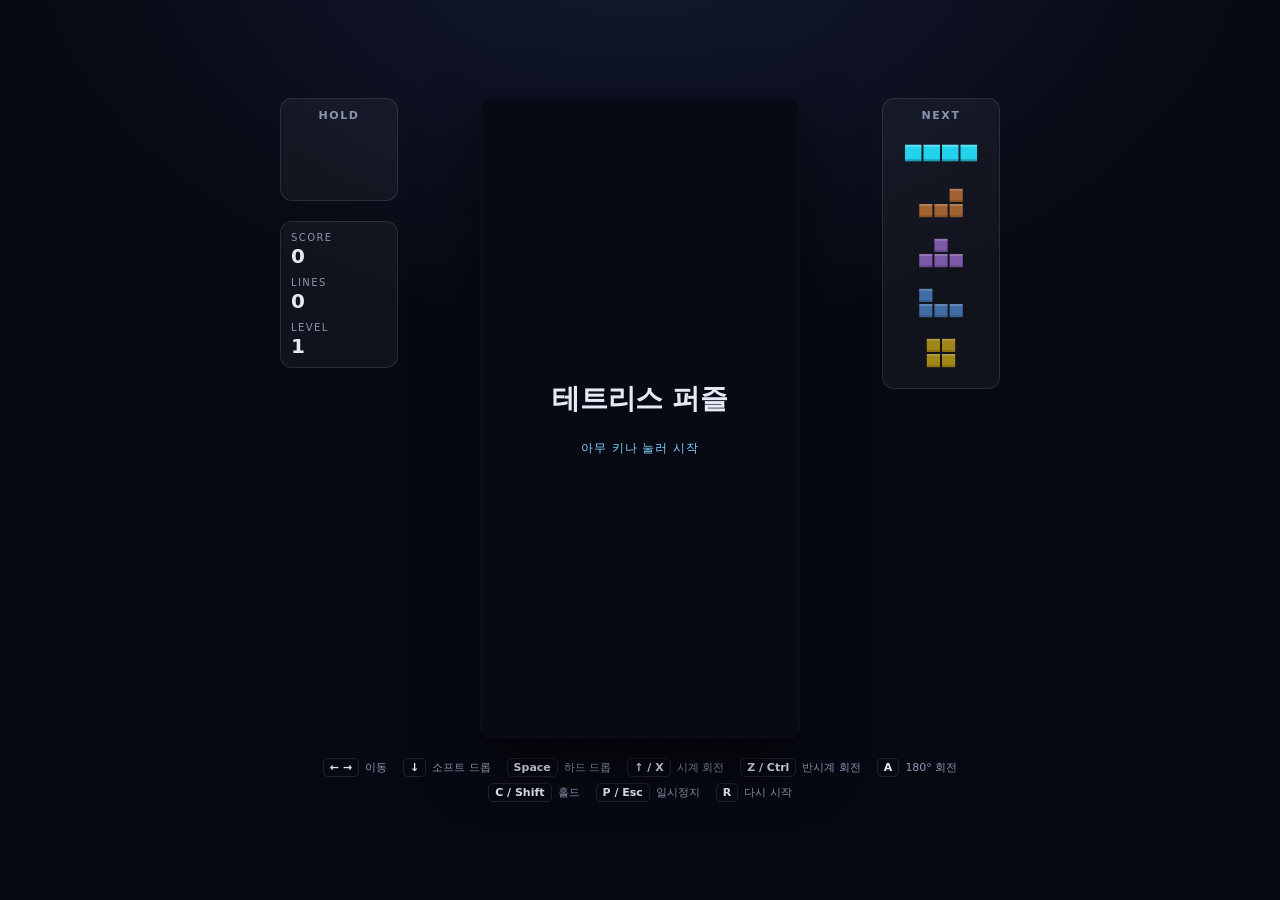
==== index.html @ 9b60fe7b "테트리스 기본 플레이 구현 퍼즐 모드를 얹기 전 토대가 되는 가이드라인 테트리스를 구현했다. SRS 회전과 월킥, 7-bag 랜덤, 홀드, 고스트, 락 딜레이, T-스핀 판정, 백" ====
<!DOCTYPE html>
<html lang="ko">
<head>
<meta charset="utf-8">
<meta name="viewport" content="width=device-width, initial-scale=1, viewport-fit=cover">
<title>Tetris Puzzle</title>
<meta name="description" content="브라우저에서 즐기는 테트리스 퍼즐">
<link rel="icon" href="favicon.svg" type="image/svg+xml">
<link rel="stylesheet" href="style.css">
</head>
<body>
<main class="game">
  <aside class="panel panel--left">
    <section class="box box--hold">
      <h2 class="box__title">HOLD</h2>
      <canvas id="hold-canvas" class="preview preview--hold"></canvas>
    </section>

    <section class="box stats">
      <div class="stat">
        <span class="stat__label">SCORE</span>
        <span class="stat__value" id="score">0</span>
      </div>
      <div class="stat">
        <span class="stat__label">LINES</span>
        <span class="stat__value" id="lines">0</span>
      </div>
      <div class="stat">
        <span class="stat__label">LEVEL</span>
        <span class="stat__value" id="level">1</span>
      </div>
    </section>
  </aside>

  <div class="well">
    <canvas id="board" class="board"></canvas>
    <div class="toast" id="toast" aria-live="polite"></div>
    <div class="overlay" id="overlay" hidden>
      <h1 class="overlay__title" id="overlay-title">테트리스 퍼즐</h1>
      <p class="overlay__text" id="overlay-text"></p>
      <p class="overlay__hint" id="overlay-hint">아무 키나 눌러 시작</p>
    </div>
  </div>

  <aside class="panel panel--right">
    <section class="box box--next">
      <h2 class="box__title">NEXT</h2>
      <canvas id="next-canvas" class="preview preview--next"></canvas>
    </section>
  </aside>
</main>

<nav class="touch" aria-label="터치 조작">
  <button class="touch__btn" data-action="left" aria-label="왼쪽">←</button>
  <button class="touch__btn" data-action="rotate" aria-label="회전">↻</button>
  <button class="touch__btn" data-action="right" aria-label="오른쪽">→</button>
  <button class="touch__btn" data-action="down" aria-label="소프트 드롭">↓</button>
  <button class="touch__btn touch__btn--accent" data-action="drop" aria-label="하드 드롭">⤓</button>
  <button class="touch__btn" data-action="hold" aria-label="홀드">H</button>
</nav>

<footer class="help">
  <dl class="help__list">
    <div><dt>←&nbsp;→</dt><dd>이동</dd></div>
    <div><dt>↓</dt><dd>소프트 드롭</dd></div>
    <div><dt>Space</dt><dd>하드 드롭</dd></div>
    <div><dt>↑&nbsp;/&nbsp;X</dt><dd>시계 회전</dd></div>
    <div><dt>Z&nbsp;/&nbsp;Ctrl</dt><dd>반시계 회전</dd></div>
    <div><dt>A</dt><dd>180° 회전</dd></div>
    <div><dt>C&nbsp;/&nbsp;Shift</dt><dd>홀드</dd></div>
    <div><dt>P&nbsp;/&nbsp;Esc</dt><dd>일시정지</dd></div>
    <div><dt>R</dt><dd>다시 시작</dd></div>
  </dl>
</footer>

<script type="module" src="js/main.js"></script>
</body>
</html>
---- style.css ----
:root {
  --bg: #070912;
  --bg-glow: #141a33;
  --surface: rgba(255, 255, 255, 0.045);
  --border: rgba(255, 255, 255, 0.1);
  --text: #e6e9f5;
  --text-dim: #8b93b0;
  --accent: #7dd3fc;
  --radius: 12px;
  --gap: clamp(10px, 2vw, 20px);
}

* { box-sizing: border-box; }

/* A class rule such as .overlay { display: flex } outranks the UA style for
   [hidden], so state the intent once, loudly, instead of per component. */
[hidden] { display: none !important; }

html, body {
  height: 100%;
}

body {
  margin: 0;
  padding-block: clamp(12px, 3vh, 32px);
  padding-inline: 16px;
  display: flex;
  flex-direction: column;
  align-items: center;
  justify-content: center;
  gap: var(--gap);
  background:
    radial-gradient(900px 600px at 50% -10%, var(--bg-glow), transparent 70%),
    var(--bg);
  color: var(--text);
  font-family: ui-sans-serif, -apple-system, "Segoe UI", "Apple SD Gothic Neo",
    "Noto Sans KR", system-ui, sans-serif;
  -webkit-font-smoothing: antialiased;
  overflow-x: hidden;
}

/* ---------- layout ---------- */

.game {
  display: grid;
  grid-template-columns: minmax(84px, 118px) auto minmax(84px, 118px);
  align-items: start;
  gap: var(--gap);
  width: 100%;
  max-width: 720px;
}

.panel {
  display: flex;
  flex-direction: column;
  gap: var(--gap);
  min-width: 0;
}

.box {
  background: var(--surface);
  border: 1px solid var(--border);
  border-radius: var(--radius);
  padding: 10px;
}

.box__title {
  margin: 0 0 6px;
  font-size: 11px;
  font-weight: 600;
  letter-spacing: 0.14em;
  color: var(--text-dim);
  text-align: center;
}

.preview {
  display: block;
  width: 100%;
}

.preview--hold { height: 62px; }
.preview--next { height: 250px; }

/* ---------- stats ---------- */

.stats {
  display: flex;
  flex-direction: column;
  gap: 10px;
}

.stat {
  display: flex;
  flex-direction: column;
  gap: 2px;
}

.stat__label {
  font-size: 10px;
  letter-spacing: 0.14em;
  color: var(--text-dim);
}

.stat__value {
  font-size: clamp(15px, 3.4vw, 20px);
  font-weight: 650;
  font-variant-numeric: tabular-nums;
  line-height: 1.1;
}

/* ---------- playfield ---------- */

.well {
  position: relative;
  aspect-ratio: 1 / 2;
  height: min(78vh, 640px);
  max-width: 100%;
  margin-inline: auto;
}

.board {
  display: block;
  width: 100%;
  height: 100%;
  border-radius: var(--radius);
  box-shadow: 0 24px 60px rgba(0, 0, 0, 0.55);
}

.overlay {
  position: absolute;
  inset: 0;
  display: flex;
  flex-direction: column;
  align-items: center;
  justify-content: center;
  gap: 8px;
  padding: 20px;
  text-align: center;
  border-radius: var(--radius);
  background: rgba(7, 9, 18, 0.82);
  backdrop-filter: blur(6px);
  cursor: pointer;
}

.overlay__title {
  margin: 0;
  font-size: clamp(20px, 5vw, 28px);
  font-weight: 700;
  letter-spacing: -0.01em;
}

.overlay__text {
  margin: 0;
  font-size: 14px;
  color: var(--text-dim);
  font-variant-numeric: tabular-nums;
}

.overlay__hint {
  margin: 6px 0 0;
  font-size: 12px;
  letter-spacing: 0.08em;
  color: var(--accent);
}

.toast {
  position: absolute;
  top: 18%;
  left: 50%;
  transform: translate(-50%, -6px);
  padding: 6px 14px;
  border-radius: 999px;
  background: rgba(7, 9, 18, 0.78);
  border: 1px solid var(--border);
  font-size: 12px;
  font-weight: 650;
  letter-spacing: 0.12em;
  white-space: nowrap;
  color: var(--accent);
  opacity: 0;
  pointer-events: none;
  transition: opacity 160ms ease, transform 160ms ease;
}

.toast.is-visible {
  opacity: 1;
  transform: translate(-50%, 0);
}

/* ---------- touch controls ---------- */

.touch {
  display: none;
  grid-template-columns: repeat(3, 1fr);
  gap: 8px;
  width: 100%;
  max-width: 360px;
}

.touch__btn {
  appearance: none;
  padding: 14px 0;
  font-size: 18px;
  color: var(--text);
  background: var(--surface);
  border: 1px solid var(--border);
  border-radius: 10px;
  cursor: pointer;
  touch-action: manipulation;
  -webkit-user-select: none;
  user-select: none;
}

.touch__btn:active { background: rgba(255, 255, 255, 0.12); }

/* Soft drop and hard drop are neighbours with similar arrows; colour keeps
   them apart at a glance. */
.touch__btn--accent { color: var(--accent); }

/* ---------- help ---------- */

.help {
  width: 100%;
  max-width: 720px;
}

.help__list {
  display: flex;
  flex-wrap: wrap;
  justify-content: center;
  gap: 6px 16px;
  margin: 0;
  font-size: 11px;
  color: var(--text-dim);
}

.help__list > div {
  display: flex;
  align-items: baseline;
  gap: 6px;
}

.help__list dt {
  padding: 2px 6px;
  border: 1px solid var(--border);
  border-radius: 5px;
  font-weight: 600;
  color: var(--text);
  white-space: nowrap;
}

.help__list dd { margin: 0; }

/* ---------- responsive ---------- */

@media (max-width: 620px) {
  /* The panels stop being boxes of their own and hand their children
     straight to the page grid, so each one can be placed independently. */
  .panel { display: contents; }

  .game {
    grid-template-columns: 84px minmax(0, 1fr);
    grid-template-areas:
      "hold  next"
      "stats stats"
      "well  well";
    gap: 10px;
  }

  .box--hold { grid-area: hold; }
  .box--next { grid-area: next; min-width: 0; }
  .well { grid-area: well; height: min(58vh, 500px); }

  .stats {
    grid-area: stats;
    flex-direction: row;
    justify-content: space-between;
    padding: 8px 16px;
  }
  .stat { flex-direction: row; align-items: baseline; gap: 8px; }
  .stat__value { font-size: 17px; }

  .preview--hold { height: 44px; }
  .preview--next { height: 52px; }
}

/* Show the on-screen pad only where there is no real keyboard. */
@media (hover: none) and (pointer: coarse) {
  .touch { display: grid; }
  .help { display: none; }
}

@media (prefers-reduced-motion: reduce) {
  .toast { transition: none; }
}
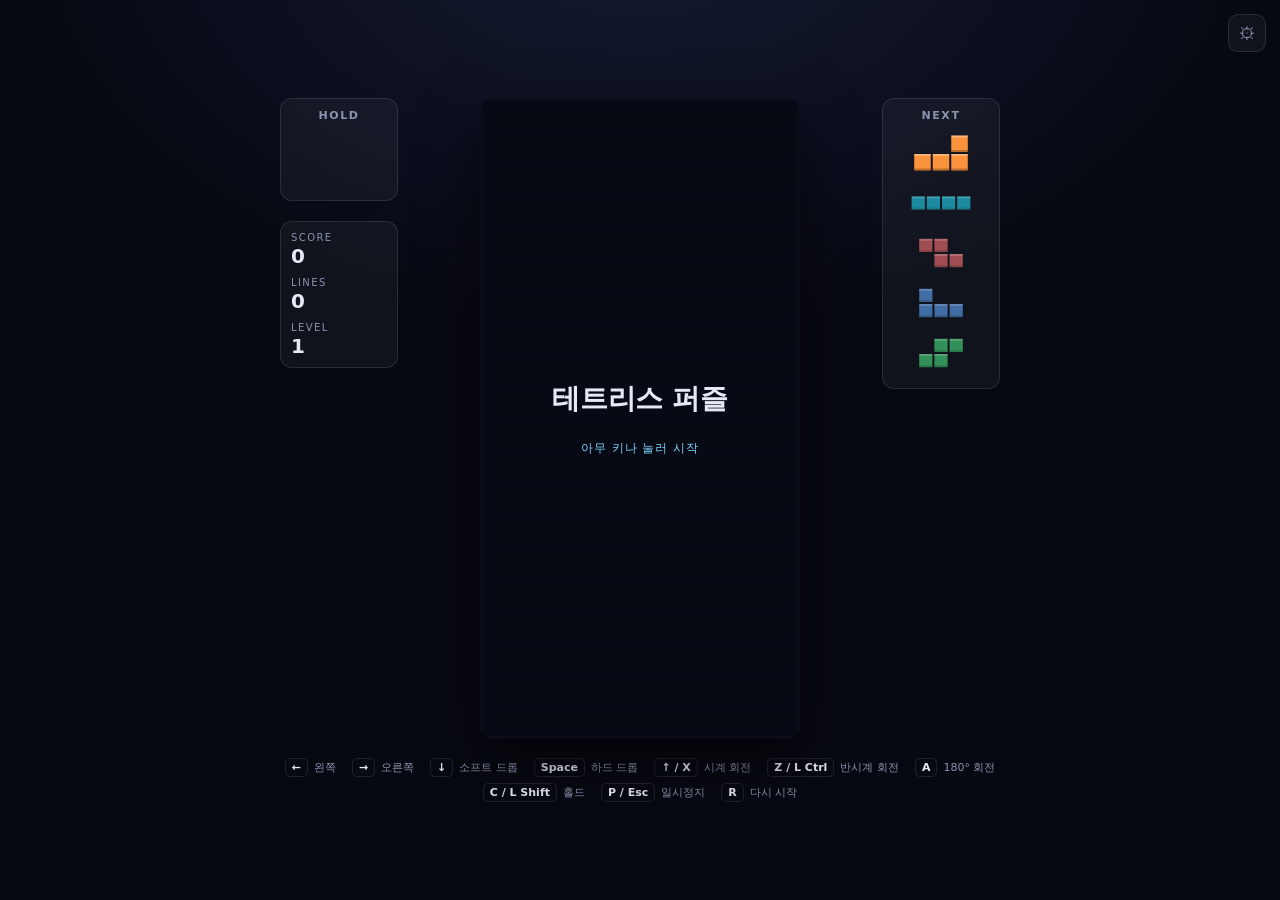
==== commit 254397e6: "조작키와 반응 속도를 사용자가 바꿀 수 있게 키 바인딩이 input.js 안에 상수로 박혀 있어서 바꾸려면 코드를 고쳐야 했다. 설정을 별도 모듈로 빼고 입력부가 그것을 읽도록 바" ====
--- a/index.html
+++ b/index.html
@@ -60,18 +60,42 @@
 </nav>
 
 <footer class="help">
-  <dl class="help__list">
-    <div><dt>←&nbsp;→</dt><dd>이동</dd></div>
-    <div><dt>↓</dt><dd>소프트 드롭</dd></div>
-    <div><dt>Space</dt><dd>하드 드롭</dd></div>
-    <div><dt>↑&nbsp;/&nbsp;X</dt><dd>시계 회전</dd></div>
-    <div><dt>Z&nbsp;/&nbsp;Ctrl</dt><dd>반시계 회전</dd></div>
-    <div><dt>A</dt><dd>180° 회전</dd></div>
-    <div><dt>C&nbsp;/&nbsp;Shift</dt><dd>홀드</dd></div>
-    <div><dt>P&nbsp;/&nbsp;Esc</dt><dd>일시정지</dd></div>
-    <div><dt>R</dt><dd>다시 시작</dd></div>
-  </dl>
+  <dl class="help__list" id="help-list"></dl>
 </footer>
+
+<button class="settings-open" id="settings-open" type="button" aria-label="설정 열기">
+  <span aria-hidden="true">⚙</span>
+</button>
+
+<div class="modal" id="settings" hidden>
+  <div class="modal__sheet" role="dialog" aria-modal="true" aria-labelledby="settings-title">
+    <header class="modal__head">
+      <h2 class="modal__title" id="settings-title">설정</h2>
+      <button class="modal__close" id="settings-close" type="button" aria-label="닫기">✕</button>
+    </header>
+
+    <div class="modal__body">
+      <section class="modal__section">
+        <h3 class="modal__subtitle">조작키</h3>
+        <p class="modal__lead">키를 클릭한 뒤 원하는 키를 누르세요. 동작 하나에 최대 3개까지 지정할 수 있습니다.</p>
+        <div class="keymap" id="keymap"></div>
+      </section>
+
+      <section class="modal__section">
+        <h3 class="modal__subtitle">반응 속도</h3>
+        <div class="sliders" id="sliders"></div>
+      </section>
+    </div>
+
+    <footer class="modal__foot">
+      <p class="modal__note" id="settings-note" hidden></p>
+      <div class="modal__actions">
+        <button class="btn btn--ghost" id="settings-reset" type="button">기본값으로</button>
+        <button class="btn" id="settings-done" type="button">완료</button>
+      </div>
+    </footer>
+  </div>
+</div>
 
 <script type="module" src="js/main.js"></script>
 </body>
--- a/style.css
+++ b/style.css
@@ -251,6 +251,276 @@
 
 .help__list dd { margin: 0; }
 
+/* ---------- settings dialog ---------- */
+
+.settings-open {
+  position: fixed;
+  top: 14px;
+  right: 14px;
+  z-index: 10;
+  width: 38px;
+  height: 38px;
+  display: grid;
+  place-items: center;
+  font-size: 17px;
+  line-height: 1;
+  color: var(--text-dim);
+  background: var(--surface);
+  border: 1px solid var(--border);
+  border-radius: 10px;
+  cursor: pointer;
+  transition: color 140ms ease, background 140ms ease;
+}
+
+.settings-open:hover {
+  color: var(--text);
+  background: rgba(255, 255, 255, 0.1);
+}
+
+.modal {
+  position: fixed;
+  inset: 0;
+  z-index: 20;
+  display: flex;
+  align-items: center;
+  justify-content: center;
+  padding: 16px;
+  background: rgba(4, 6, 14, 0.72);
+  backdrop-filter: blur(4px);
+}
+
+.modal__sheet {
+  display: flex;
+  flex-direction: column;
+  width: min(100%, 520px);
+  max-height: min(88vh, 760px);
+  background: #0e1224;
+  border: 1px solid var(--border);
+  border-radius: 16px;
+  box-shadow: 0 30px 80px rgba(0, 0, 0, 0.6);
+  overflow: hidden;
+}
+
+.modal__head {
+  display: flex;
+  align-items: center;
+  justify-content: space-between;
+  gap: 12px;
+  padding: 16px 18px;
+  border-bottom: 1px solid var(--border);
+}
+
+.modal__title {
+  margin: 0;
+  font-size: 16px;
+  font-weight: 650;
+}
+
+.modal__close {
+  width: 30px;
+  height: 30px;
+  display: grid;
+  place-items: center;
+  font-size: 13px;
+  color: var(--text-dim);
+  background: none;
+  border: 1px solid transparent;
+  border-radius: 8px;
+  cursor: pointer;
+}
+
+.modal__close:hover { color: var(--text); border-color: var(--border); }
+
+.modal__body {
+  overflow-y: auto;
+  padding: 6px 18px 18px;
+  -webkit-overflow-scrolling: touch;
+}
+
+.modal__section { padding-top: 14px; }
+
+.modal__subtitle {
+  margin: 0 0 4px;
+  font-size: 11px;
+  font-weight: 600;
+  letter-spacing: 0.14em;
+  color: var(--text-dim);
+}
+
+.modal__lead {
+  margin: 0 0 12px;
+  font-size: 12px;
+  line-height: 1.5;
+  color: var(--text-dim);
+}
+
+.modal__foot {
+  padding: 12px 18px 16px;
+  border-top: 1px solid var(--border);
+}
+
+.modal__note {
+  margin: 0 0 10px;
+  font-size: 12px;
+  color: var(--accent);
+  min-height: 1em;
+}
+
+.modal__actions {
+  display: flex;
+  justify-content: flex-end;
+  gap: 8px;
+}
+
+.btn {
+  padding: 9px 18px;
+  font-size: 13px;
+  font-weight: 600;
+  color: #061018;
+  background: var(--accent);
+  border: 1px solid transparent;
+  border-radius: 9px;
+  cursor: pointer;
+}
+
+.btn--ghost {
+  color: var(--text-dim);
+  background: none;
+  border-color: var(--border);
+}
+
+.btn--ghost:hover { color: var(--text); }
+
+/* ---------- key bindings ---------- */
+
+.keyrow {
+  display: flex;
+  align-items: center;
+  justify-content: space-between;
+  gap: 12px;
+  padding: 7px 0;
+  border-bottom: 1px solid rgba(255, 255, 255, 0.05);
+}
+
+.keyrow:last-child { border-bottom: none; }
+
+.keyrow__label {
+  font-size: 13px;
+  color: var(--text);
+}
+
+.keyrow__keys {
+  display: flex;
+  flex-wrap: wrap;
+  justify-content: flex-end;
+  gap: 6px;
+}
+
+.keyrow__empty {
+  font-size: 12px;
+  color: var(--text-dim);
+  align-self: center;
+}
+
+.keycap {
+  display: inline-flex;
+  align-items: stretch;
+  border: 1px solid var(--border);
+  border-radius: 7px;
+  overflow: hidden;
+  background: rgba(255, 255, 255, 0.05);
+}
+
+.keycap__key {
+  min-width: 40px;
+  padding: 5px 9px;
+  font-size: 12px;
+  font-weight: 600;
+  color: var(--text);
+  background: none;
+  border: none;
+  cursor: pointer;
+  white-space: nowrap;
+}
+
+.keycap__key:hover { background: rgba(255, 255, 255, 0.09); }
+
+.keycap__key.is-capturing {
+  color: var(--accent);
+  background: rgba(125, 211, 252, 0.14);
+}
+
+.keycap__x {
+  padding: 0 7px;
+  font-size: 12px;
+  line-height: 1;
+  color: var(--text-dim);
+  background: none;
+  border: none;
+  border-left: 1px solid var(--border);
+  cursor: pointer;
+}
+
+.keycap__x:hover { color: #f87171; background: rgba(248, 113, 113, 0.12); }
+
+.keycap--add {
+  min-width: 32px;
+  padding: 5px 9px;
+  font-size: 13px;
+  color: var(--text-dim);
+  background: none;
+  border: 1px dashed var(--border);
+  border-radius: 7px;
+  cursor: pointer;
+}
+
+.keycap--add:hover { color: var(--text); border-style: solid; }
+
+.keycap--add.is-capturing {
+  color: var(--accent);
+  border-color: var(--accent);
+  border-style: solid;
+}
+
+/* ---------- timing sliders ---------- */
+
+.sliders {
+  display: flex;
+  flex-direction: column;
+  gap: 16px;
+  padding-top: 4px;
+}
+
+.slider__head {
+  display: flex;
+  align-items: baseline;
+  justify-content: space-between;
+  gap: 10px;
+  margin-bottom: 6px;
+}
+
+.slider__label { font-size: 13px; }
+
+.slider__value {
+  font-size: 12px;
+  font-weight: 650;
+  font-variant-numeric: tabular-nums;
+  color: var(--accent);
+}
+
+.slider__range {
+  width: 100%;
+  accent-color: var(--accent);
+  cursor: pointer;
+}
+
+.slider__hint {
+  margin: 5px 0 0;
+  font-size: 11px;
+  line-height: 1.45;
+  color: var(--text-dim);
+}
+
 /* ---------- responsive ---------- */
 
 @media (max-width: 620px) {
@@ -282,6 +552,16 @@
 
   .preview--hold { height: 44px; }
   .preview--next { height: 52px; }
+
+  .settings-open { top: 10px; right: 10px; width: 34px; height: 34px; }
+  .modal { padding: 0; align-items: flex-end; }
+  .modal__sheet {
+    width: 100%;
+    max-height: 92vh;
+    border-radius: 16px 16px 0 0;
+  }
+  .keyrow { flex-direction: column; align-items: flex-start; gap: 6px; }
+  .keyrow__keys { justify-content: flex-start; }
 }
 
 /* Show the on-screen pad only where there is no real keyboard. */
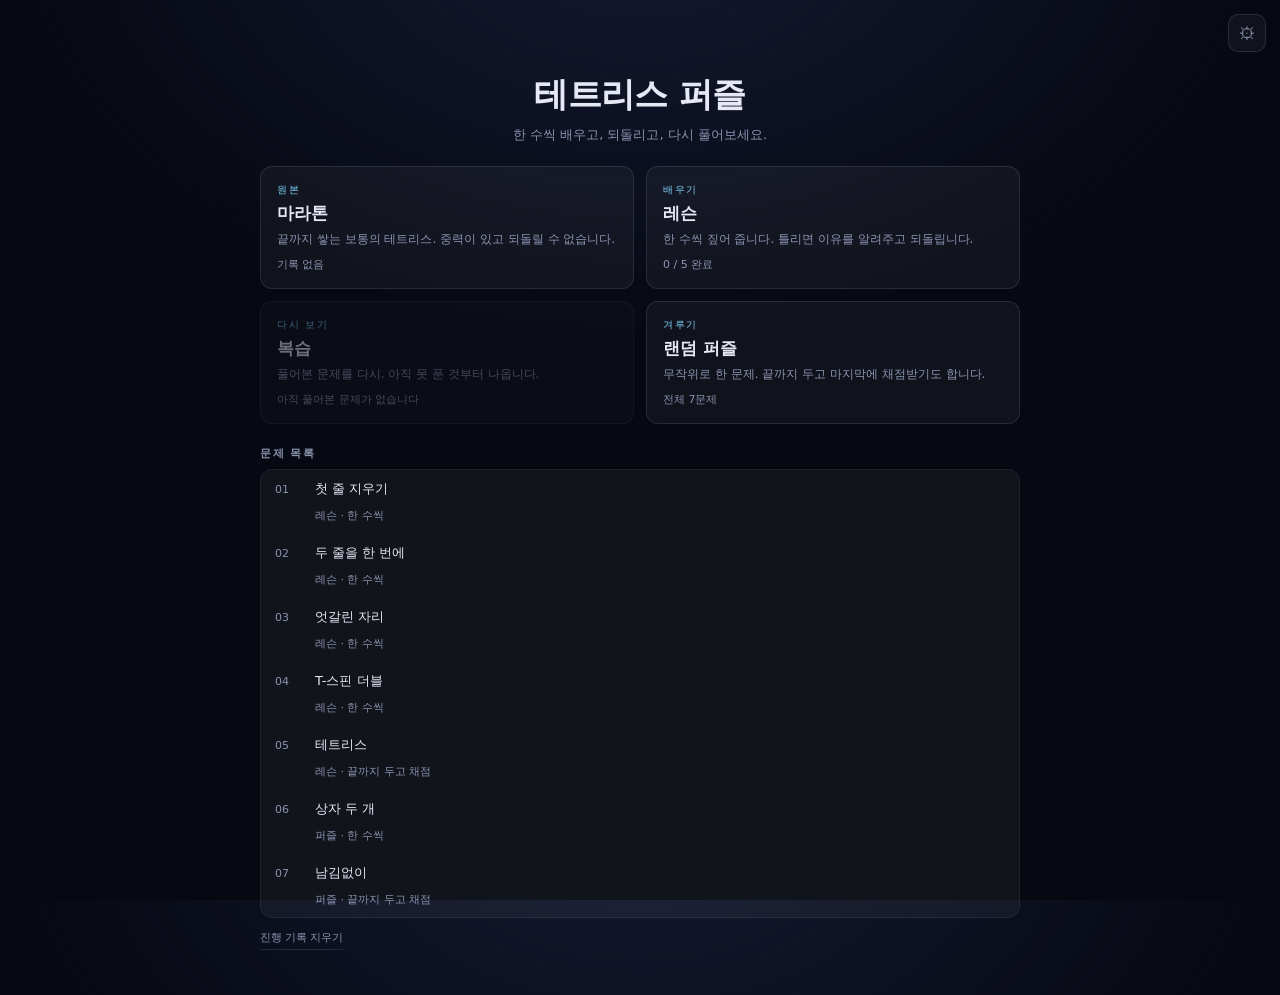
==== commit da5f1cb2: "퍼즐 변형본과 메인 화면 추가 원본 테트리스는 그대로 두고, 같은 엔진에 옵션만 다르게 준 변형본을 얹었다. new Game({ grid, queue, gravity: false " ====
--- a/index.html
+++ b/index.html
@@ -3,65 +3,55 @@
 <head>
 <meta charset="utf-8">
 <meta name="viewport" content="width=device-width, initial-scale=1, viewport-fit=cover">
-<title>Tetris Puzzle</title>
-<meta name="description" content="브라우저에서 즐기는 테트리스 퍼즐">
+<title>테트리스 퍼즐</title>
+<meta name="description" content="테트리스와 테트리스 퍼즐 — 레슨, 복습, 랜덤 퍼즐">
 <link rel="icon" href="favicon.svg" type="image/svg+xml">
 <link rel="stylesheet" href="style.css">
 </head>
-<body>
-<main class="game">
-  <aside class="panel panel--left">
-    <section class="box box--hold">
-      <h2 class="box__title">HOLD</h2>
-      <canvas id="hold-canvas" class="preview preview--hold"></canvas>
-    </section>
+<body class="page-menu">
 
-    <section class="box stats">
-      <div class="stat">
-        <span class="stat__label">SCORE</span>
-        <span class="stat__value" id="score">0</span>
-      </div>
-      <div class="stat">
-        <span class="stat__label">LINES</span>
-        <span class="stat__value" id="lines">0</span>
-      </div>
-      <div class="stat">
-        <span class="stat__label">LEVEL</span>
-        <span class="stat__value" id="level">1</span>
-      </div>
-    </section>
-  </aside>
+<main class="menu">
+  <header class="menu__head">
+    <h1 class="menu__title">테트리스 퍼즐</h1>
+    <p class="menu__sub">한 수씩 배우고, 되돌리고, 다시 풀어보세요.</p>
+  </header>
 
-  <div class="well">
-    <canvas id="board" class="board"></canvas>
-    <div class="toast" id="toast" aria-live="polite"></div>
-    <div class="overlay" id="overlay" hidden>
-      <h1 class="overlay__title" id="overlay-title">테트리스 퍼즐</h1>
-      <p class="overlay__text" id="overlay-text"></p>
-      <p class="overlay__hint" id="overlay-hint">아무 키나 눌러 시작</p>
-    </div>
-  </div>
+  <nav class="cards">
+    <a class="card card--play" href="play.html">
+      <span class="card__kind">원본</span>
+      <span class="card__name">마라톤</span>
+      <span class="card__desc">끝까지 쌓는 보통의 테트리스. 중력이 있고 되돌릴 수 없습니다.</span>
+      <span class="card__meta" id="meta-play">기록 없음</span>
+    </a>
 
-  <aside class="panel panel--right">
-    <section class="box box--next">
-      <h2 class="box__title">NEXT</h2>
-      <canvas id="next-canvas" class="preview preview--next"></canvas>
-    </section>
-  </aside>
+    <a class="card card--lesson" href="puzzle.html?mode=lesson">
+      <span class="card__kind">배우기</span>
+      <span class="card__name">레슨</span>
+      <span class="card__desc">한 수씩 짚어 줍니다. 틀리면 이유를 알려주고 되돌립니다.</span>
+      <span class="card__meta" id="meta-lesson">—</span>
+    </a>
+
+    <a class="card card--review" href="puzzle.html?mode=review">
+      <span class="card__kind">다시 보기</span>
+      <span class="card__name">복습</span>
+      <span class="card__desc">풀어본 문제를 다시. 아직 못 푼 것부터 나옵니다.</span>
+      <span class="card__meta" id="meta-review">—</span>
+    </a>
+
+    <a class="card card--random" href="puzzle.html?mode=random">
+      <span class="card__kind">겨루기</span>
+      <span class="card__name">랜덤 퍼즐</span>
+      <span class="card__desc">무작위로 한 문제. 끝까지 두고 마지막에 채점받기도 합니다.</span>
+      <span class="card__meta" id="meta-random">—</span>
+    </a>
+  </nav>
+
+  <section class="menu__list">
+    <h2 class="menu__listTitle">문제 목록</h2>
+    <ol class="plist" id="puzzle-list"></ol>
+    <button class="linkbtn" id="clear-progress" type="button">진행 기록 지우기</button>
+  </section>
 </main>
-
-<nav class="touch" aria-label="터치 조작">
-  <button class="touch__btn" data-action="left" aria-label="왼쪽">←</button>
-  <button class="touch__btn" data-action="rotate" aria-label="회전">↻</button>
-  <button class="touch__btn" data-action="right" aria-label="오른쪽">→</button>
-  <button class="touch__btn" data-action="down" aria-label="소프트 드롭">↓</button>
-  <button class="touch__btn touch__btn--accent" data-action="drop" aria-label="하드 드롭">⤓</button>
-  <button class="touch__btn" data-action="hold" aria-label="홀드">H</button>
-</nav>
-
-<footer class="help">
-  <dl class="help__list" id="help-list"></dl>
-</footer>
 
 <button class="settings-open" id="settings-open" type="button" aria-label="설정 열기">
   <span aria-hidden="true">⚙</span>
@@ -97,6 +87,6 @@
   </div>
 </div>
 
-<script type="module" src="js/main.js"></script>
+<script type="module" src="js/menu.js"></script>
 </body>
 </html>
--- a/style.css
+++ b/style.css
@@ -6,6 +6,8 @@
   --text: #e6e9f5;
   --text-dim: #8b93b0;
   --accent: #7dd3fc;
+  --ok: #4ade80;
+  --bad: #f87171;
   --radius: 12px;
   --gap: clamp(10px, 2vw, 20px);
 }
@@ -521,6 +523,306 @@
   color: var(--text-dim);
 }
 
+/* ---------- menu ---------- */
+
+.page-menu body, .page-menu { justify-content: flex-start; }
+
+.menu {
+  width: 100%;
+  max-width: 760px;
+  display: flex;
+  flex-direction: column;
+  gap: 22px;
+  padding-block: clamp(16px, 5vh, 48px);
+}
+
+.menu__head { text-align: center; }
+
+.menu__title {
+  margin: 0;
+  font-size: clamp(24px, 5vw, 34px);
+  font-weight: 700;
+  letter-spacing: -0.02em;
+}
+
+.menu__sub {
+  margin: 8px 0 0;
+  font-size: 13px;
+  color: var(--text-dim);
+}
+
+/* Four modes read best as a square block; auto-fit would leave a 3 + 1 gap. */
+.cards {
+  display: grid;
+  grid-template-columns: repeat(2, minmax(0, 1fr));
+  gap: 12px;
+}
+
+.card {
+  display: flex;
+  flex-direction: column;
+  gap: 5px;
+  padding: 16px;
+  text-decoration: none;
+  color: inherit;
+  background: var(--surface);
+  border: 1px solid var(--border);
+  border-radius: var(--radius);
+  transition: border-color 140ms ease, background 140ms ease, transform 140ms ease;
+}
+
+.card:hover {
+  background: rgba(255, 255, 255, 0.075);
+  border-color: rgba(255, 255, 255, 0.2);
+  transform: translateY(-1px);
+}
+
+.card.is-disabled {
+  opacity: 0.45;
+  pointer-events: none;
+}
+
+.card__kind {
+  font-size: 10px;
+  letter-spacing: 0.16em;
+  color: var(--accent);
+}
+
+.card__name {
+  font-size: 17px;
+  font-weight: 650;
+}
+
+.card__desc {
+  font-size: 12px;
+  line-height: 1.5;
+  color: var(--text-dim);
+}
+
+.card__meta {
+  margin-top: 4px;
+  font-size: 11px;
+  font-variant-numeric: tabular-nums;
+  color: var(--text-dim);
+}
+
+.menu__list {
+  display: flex;
+  flex-direction: column;
+  gap: 8px;
+}
+
+.menu__listTitle {
+  margin: 0;
+  font-size: 11px;
+  font-weight: 600;
+  letter-spacing: 0.14em;
+  color: var(--text-dim);
+}
+
+.plist {
+  margin: 0;
+  padding: 0;
+  list-style: none;
+  border: 1px solid var(--border);
+  border-radius: var(--radius);
+  overflow: hidden;
+}
+
+.plist__row + .plist__row { border-top: 1px solid rgba(255, 255, 255, 0.05); }
+
+.plist__link {
+  display: grid;
+  grid-template-columns: 30px 1fr auto;
+  align-items: center;
+  gap: 10px;
+  padding: 10px 14px;
+  text-decoration: none;
+  color: inherit;
+  background: var(--surface);
+}
+
+.plist__link:hover { background: rgba(255, 255, 255, 0.08); }
+
+.plist__num {
+  font-size: 11px;
+  font-variant-numeric: tabular-nums;
+  color: var(--text-dim);
+}
+
+.plist__name { font-size: 13px; }
+
+.plist__tags {
+  grid-column: 2;
+  grid-row: 2;
+  font-size: 11px;
+  color: var(--text-dim);
+}
+
+.plist__state {
+  grid-column: 3;
+  grid-row: 1 / span 2;
+  font-size: 11px;
+  color: var(--text-dim);
+  text-align: right;
+}
+
+.plist__row.is-solved .plist__num { color: var(--ok); }
+.plist__row.is-solved .plist__state { color: var(--ok); }
+
+.linkbtn {
+  align-self: flex-start;
+  padding: 4px 0;
+  font-size: 11px;
+  color: var(--text-dim);
+  background: none;
+  border: none;
+  border-bottom: 1px solid var(--border);
+  cursor: pointer;
+}
+
+.linkbtn:hover { color: var(--text); }
+
+/* ---------- puzzle page chrome ---------- */
+
+.backlink {
+  position: fixed;
+  top: 14px;
+  left: 14px;
+  z-index: 10;
+  padding: 8px 12px;
+  font-size: 12px;
+  text-decoration: none;
+  color: var(--text-dim);
+  background: var(--surface);
+  border: 1px solid var(--border);
+  border-radius: 10px;
+}
+
+.backlink:hover { color: var(--text); }
+
+.phead {
+  display: flex;
+  align-items: baseline;
+  justify-content: center;
+  flex-wrap: wrap;
+  gap: 10px;
+  width: 100%;
+  max-width: 720px;
+  padding-top: 4px;
+}
+
+.phead__badge {
+  padding: 3px 9px;
+  font-size: 10px;
+  letter-spacing: 0.14em;
+  color: var(--accent);
+  border: 1px solid var(--border);
+  border-radius: 999px;
+}
+
+.phead__title {
+  margin: 0;
+  font-size: clamp(16px, 3.6vw, 20px);
+  font-weight: 650;
+}
+
+.phead__num {
+  font-size: 11px;
+  font-variant-numeric: tabular-nums;
+  color: var(--text-dim);
+}
+
+.page-puzzle .well { height: min(54vh, 470px); }
+
+.brief {
+  width: 100%;
+  max-width: 640px;
+  text-align: center;
+}
+
+.brief__text {
+  margin: 0;
+  font-size: 13px;
+  line-height: 1.6;
+  color: var(--text);
+}
+
+.brief__hint {
+  margin: 8px 0 0;
+  font-size: 12px;
+  line-height: 1.6;
+  color: var(--accent);
+}
+
+.toolbar {
+  display: flex;
+  flex-wrap: wrap;
+  justify-content: center;
+  gap: 8px;
+}
+
+.toolbar .btn { padding: 8px 14px; font-size: 12px; }
+.toolbar .btn:disabled { opacity: 0.4; cursor: default; }
+
+/* ---------- speech bubble ---------- */
+
+.bubble {
+  position: absolute;
+  z-index: 5;
+  max-width: min(240px, 86%);
+  padding: 9px 12px;
+  font-size: 12px;
+  line-height: 1.55;
+  color: var(--text);
+  background: #131a30;
+  border: 1px solid var(--border);
+  border-radius: 10px;
+  box-shadow: 0 12px 30px rgba(0, 0, 0, 0.5);
+  pointer-events: none;
+}
+
+.bubble.is-good { border-color: rgba(74, 222, 128, 0.55); }
+.bubble.is-bad { border-color: rgba(248, 113, 113, 0.55); }
+
+/* The tail is a rotated square pinned under the anchor column, so it keeps
+   pointing at the squares even when the bubble is nudged off the edge. */
+.bubble::after {
+  content: '';
+  position: absolute;
+  left: var(--tail, 20px);
+  width: 9px;
+  height: 9px;
+  margin-left: -5px;
+  background: inherit;
+  border: 1px solid transparent;
+  border-color: inherit;
+  transform: rotate(45deg);
+}
+
+.bubble:not(.is-below)::after {
+  bottom: -6px;
+  border-top-color: transparent;
+  border-left-color: transparent;
+}
+
+.bubble.is-below::after {
+  top: -6px;
+  border-bottom-color: transparent;
+  border-right-color: transparent;
+}
+
+/* ---------- result overlay ---------- */
+
+.overlay__actions {
+  display: flex;
+  gap: 8px;
+  margin-top: 12px;
+}
+
+.overlay.is-good .overlay__title { color: var(--ok); }
+.overlay.is-bad .overlay__title { color: var(--bad); }
+
 /* ---------- responsive ---------- */
 
 @media (max-width: 620px) {
@@ -554,6 +856,12 @@
   .preview--next { height: 52px; }
 
   .settings-open { top: 10px; right: 10px; width: 34px; height: 34px; }
+  .backlink { top: 10px; left: 10px; padding: 6px 10px; }
+  .page-puzzle .well { height: min(44vh, 400px); }
+  .phead { padding-top: 34px; }
+  .cards { grid-template-columns: 1fr; }
+  .plist__link { grid-template-columns: 26px 1fr; }
+  .plist__state { grid-column: 1 / -1; grid-row: 3; text-align: left; }
   .modal { padding: 0; align-items: flex-end; }
   .modal__sheet {
     width: 100%;
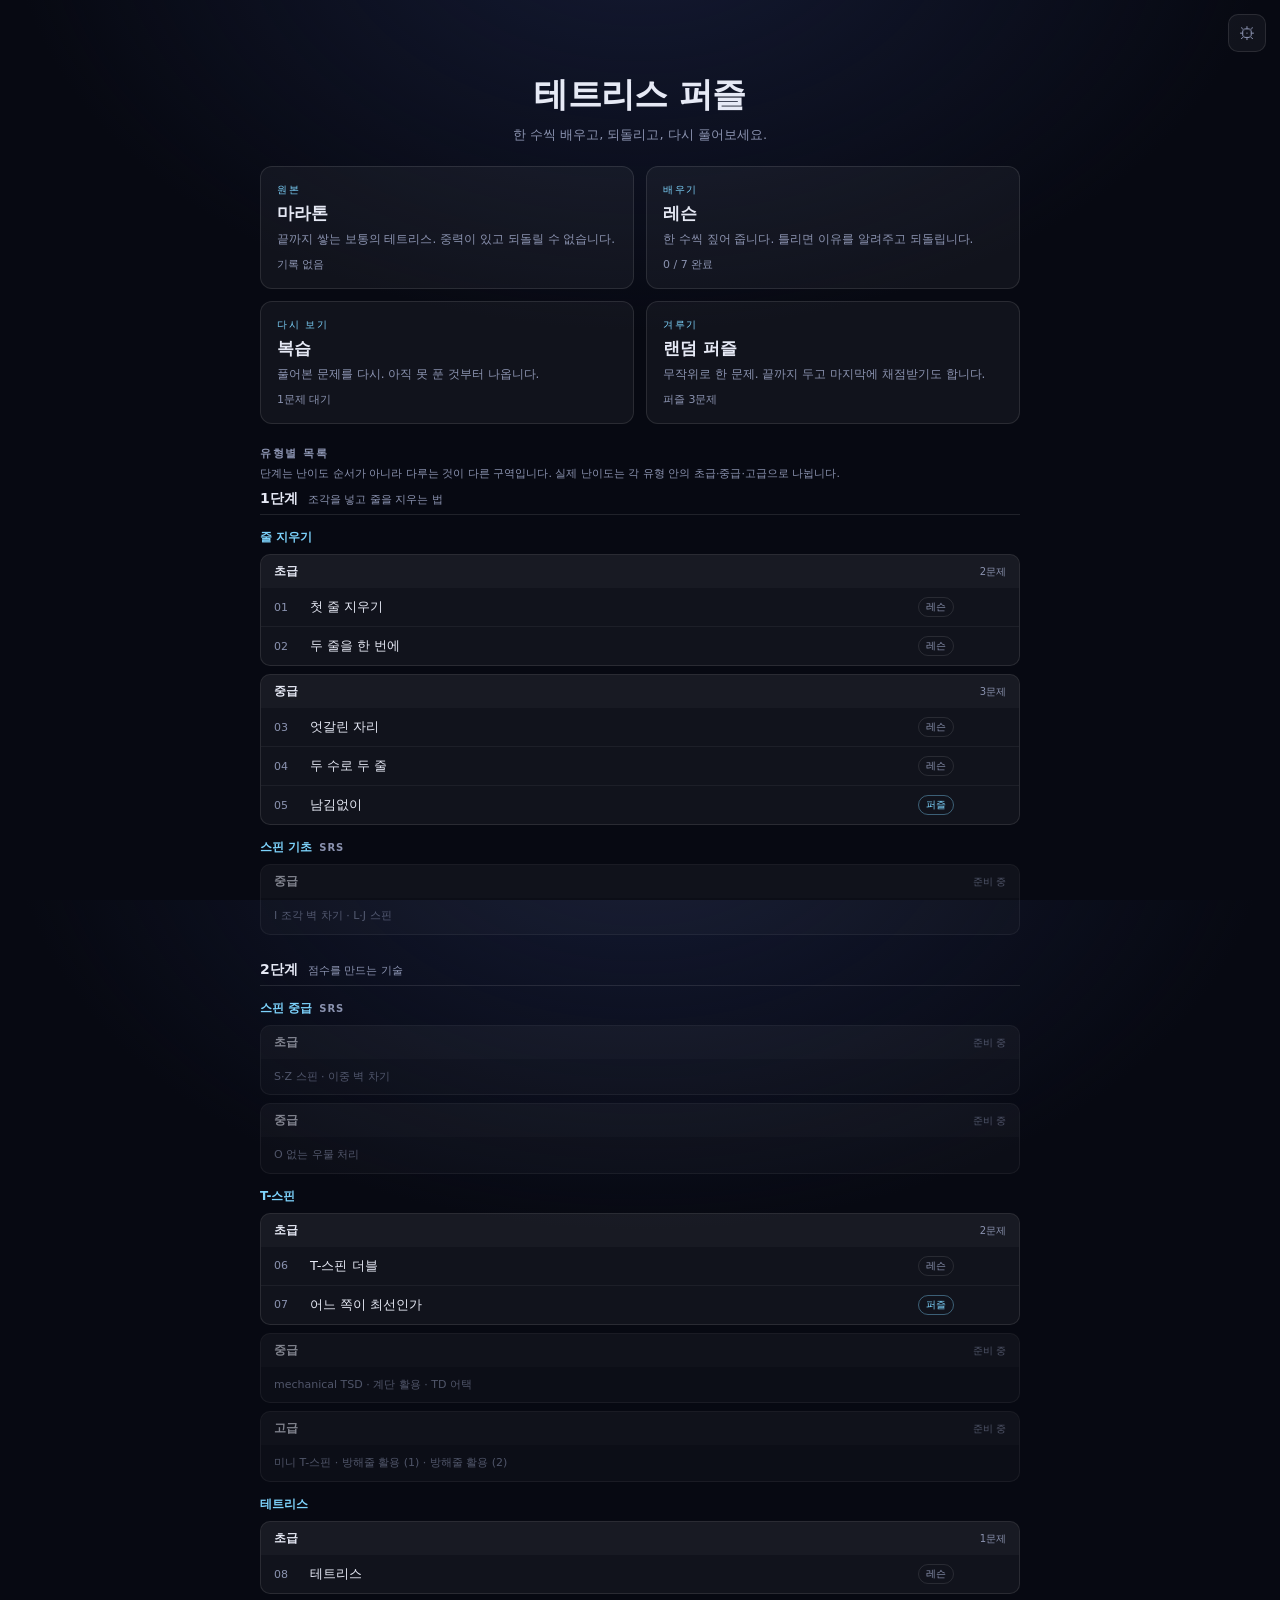
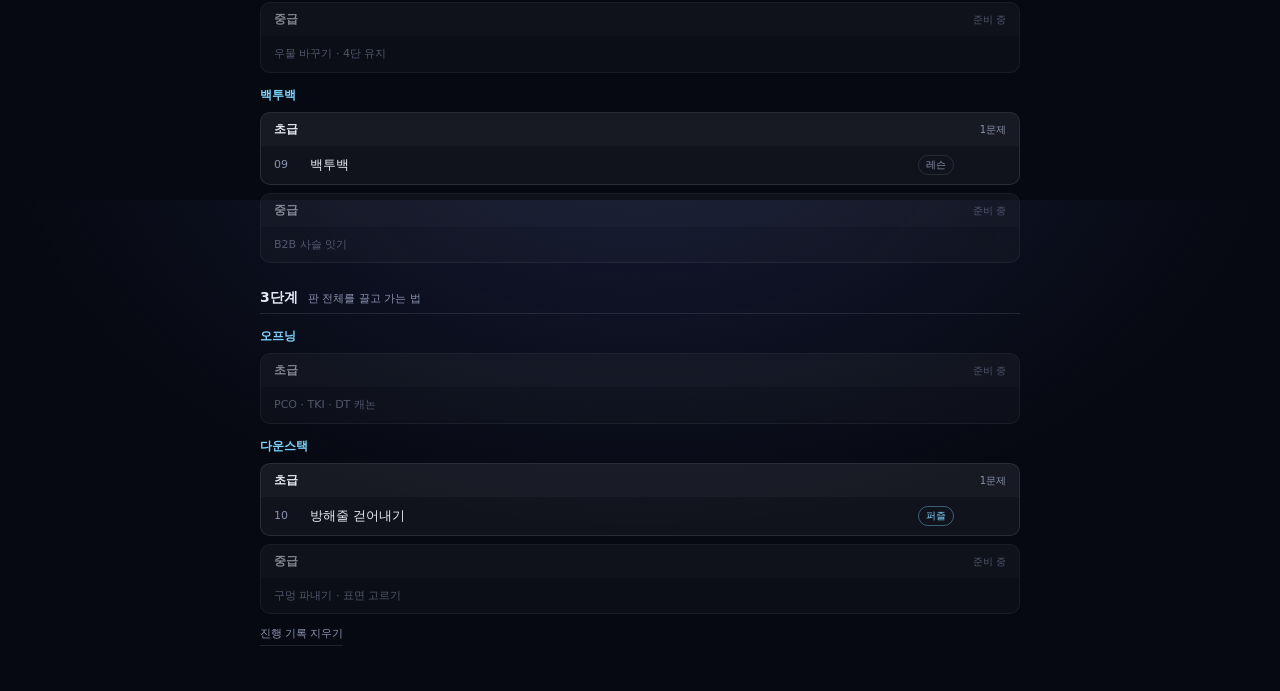
==== commit d63a95aa: "레슨·복습·퍼즐을 하나의 분류 체계 위에 올림 단계 / 유형 / 난이도를 taxonomy.js 에 한 번 정의하고 세 모드가 모두 그것을 쓴다. 단계는 난이도 순서가 아니라 다루는" ====
--- a/index.html
+++ b/index.html
@@ -47,8 +47,14 @@
   </nav>
 
   <section class="menu__list">
-    <h2 class="menu__listTitle">문제 목록</h2>
-    <ol class="plist" id="puzzle-list"></ol>
+    <div class="menu__listHead">
+      <h2 class="menu__listTitle">유형별 목록</h2>
+      <p class="menu__listNote">
+        단계는 난이도 순서가 아니라 다루는 것이 다른 구역입니다.
+        실제 난이도는 각 유형 안의 초급·중급·고급으로 나뉩니다.
+      </p>
+    </div>
+    <div class="tiers" id="tier-list"></div>
     <button class="linkbtn" id="clear-progress" type="button">진행 기록 지우기</button>
   </section>
 </main>
--- a/style.css
+++ b/style.css
@@ -620,55 +620,158 @@
   color: var(--text-dim);
 }
 
-.plist {
+.menu__listHead {
+  display: flex;
+  flex-direction: column;
+  gap: 4px;
+}
+
+.menu__listNote {
+  margin: 0;
+  font-size: 11px;
+  line-height: 1.55;
+  color: var(--text-dim);
+}
+
+.tiers {
+  display: flex;
+  flex-direction: column;
+  gap: 26px;
+}
+
+.tier {
+  display: flex;
+  flex-direction: column;
+  gap: 14px;
+}
+
+.tier__head {
+  display: flex;
+  align-items: baseline;
+  gap: 10px;
+  padding-bottom: 6px;
+  border-bottom: 1px solid var(--border);
+}
+
+.tier__name {
+  margin: 0;
+  font-size: 14px;
+  font-weight: 650;
+}
+
+.tier__tagline {
+  font-size: 11px;
+  color: var(--text-dim);
+}
+
+.topic {
+  display: flex;
+  flex-direction: column;
+  gap: 8px;
+}
+
+.topic__name {
+  display: flex;
+  align-items: baseline;
+  gap: 7px;
+  margin: 0;
+  font-size: 12px;
+  font-weight: 600;
+  color: var(--accent);
+}
+
+.topic__note {
+  font-size: 10px;
+  letter-spacing: 0.1em;
+  color: var(--text-dim);
+}
+
+.cat {
+  border: 1px solid var(--border);
+  border-radius: 10px;
+  overflow: hidden;
+  background: var(--surface);
+}
+
+.cat__head {
+  display: flex;
+  align-items: baseline;
+  justify-content: space-between;
+  gap: 10px;
+  padding: 8px 13px;
+  background: rgba(255, 255, 255, 0.03);
+}
+
+.cat__level {
+  font-size: 12px;
+  font-weight: 600;
+}
+
+.cat__count {
+  font-size: 10px;
+  color: var(--text-dim);
+}
+
+/* A planned-but-empty category is deliberately visible: the shape of what is
+   coming is information, and a missing row would not say it. */
+.cat.is-planned { opacity: 0.55; }
+
+.cat__planned {
+  margin: 0;
+  padding: 9px 13px;
+  font-size: 11px;
+  line-height: 1.6;
+  color: var(--text-dim);
+}
+
+.cat__items {
   margin: 0;
   padding: 0;
   list-style: none;
-  border: 1px solid var(--border);
-  border-radius: var(--radius);
-  overflow: hidden;
-}
-
-.plist__row + .plist__row { border-top: 1px solid rgba(255, 255, 255, 0.05); }
-
-.plist__link {
+}
+
+.irow + .irow { border-top: 1px solid rgba(255, 255, 255, 0.05); }
+
+.irow__link {
   display: grid;
-  grid-template-columns: 30px 1fr auto;
+  grid-template-columns: 26px 1fr auto auto;
   align-items: center;
   gap: 10px;
-  padding: 10px 14px;
+  padding: 9px 13px;
   text-decoration: none;
   color: inherit;
-  background: var(--surface);
-}
-
-.plist__link:hover { background: rgba(255, 255, 255, 0.08); }
-
-.plist__num {
+}
+
+.irow__link:hover { background: rgba(255, 255, 255, 0.07); }
+
+.irow__num {
   font-size: 11px;
   font-variant-numeric: tabular-nums;
   color: var(--text-dim);
 }
 
-.plist__name { font-size: 13px; }
-
-.plist__tags {
-  grid-column: 2;
-  grid-row: 2;
-  font-size: 11px;
-  color: var(--text-dim);
-}
-
-.plist__state {
-  grid-column: 3;
-  grid-row: 1 / span 2;
-  font-size: 11px;
-  color: var(--text-dim);
+.irow__name { font-size: 13px; }
+
+.irow__kind {
+  padding: 2px 7px;
+  font-size: 10px;
+  border: 1px solid var(--border);
+  border-radius: 999px;
+  color: var(--text-dim);
+}
+
+.irow__kind--puzzle { color: var(--accent); border-color: rgba(125, 211, 252, 0.4); }
+
+.irow__state {
+  min-width: 42px;
+  font-size: 11px;
+  font-variant-numeric: tabular-nums;
   text-align: right;
-}
-
-.plist__row.is-solved .plist__num { color: var(--ok); }
-.plist__row.is-solved .plist__state { color: var(--ok); }
+  color: var(--text-dim);
+}
+
+.irow.is-solved .irow__num,
+.irow.is-solved .irow__state { color: var(--ok); }
 
 .linkbtn {
   align-self: flex-start;
@@ -823,6 +926,121 @@
 .overlay.is-good .overlay__title { color: var(--ok); }
 .overlay.is-bad .overlay__title { color: var(--bad); }
 
+/* ---------- result sheet ---------- */
+
+.modal__sheet--result { width: min(100%, 560px); }
+
+.modal__sheet[data-tone='good'] .modal__title { color: var(--ok); }
+.modal__sheet[data-tone='mid'] .modal__title { color: #facc15; }
+.modal__sheet[data-tone='bad'] .modal__title { color: var(--bad); }
+
+.result__score {
+  font-size: 20px;
+  font-weight: 700;
+  font-variant-numeric: tabular-nums;
+}
+
+.result__text {
+  margin: 12px 0 0;
+  font-size: 13px;
+  line-height: 1.6;
+  color: var(--text-dim);
+}
+
+.result__outro {
+  margin: 14px 0 0;
+  padding-top: 12px;
+  border-top: 1px solid var(--border);
+  font-size: 12px;
+  line-height: 1.65;
+  color: var(--text-dim);
+}
+
+.breakdown {
+  margin: 14px 0 0;
+  padding: 0;
+  list-style: none;
+  display: flex;
+  flex-direction: column;
+  gap: 8px;
+}
+
+.bdrow {
+  padding: 10px 12px;
+  border: 1px solid var(--border);
+  border-left-width: 3px;
+  border-radius: 9px;
+  background: rgba(255, 255, 255, 0.03);
+}
+
+.bdrow[data-tone='good'] { border-left-color: var(--ok); }
+.bdrow[data-tone='mid'] { border-left-color: #facc15; }
+.bdrow[data-tone='bad'] { border-left-color: var(--bad); }
+
+.bdrow__head {
+  display: flex;
+  align-items: baseline;
+  gap: 9px;
+}
+
+.bdrow__num {
+  font-size: 10px;
+  letter-spacing: 0.1em;
+  color: var(--text-dim);
+}
+
+.bdrow__name {
+  flex: 1;
+  font-size: 13px;
+  font-weight: 600;
+}
+
+.bdrow__score {
+  font-size: 12px;
+  font-variant-numeric: tabular-nums;
+  color: var(--text-dim);
+}
+
+.bdrow__note {
+  margin: 5px 0 0;
+  font-size: 12px;
+  line-height: 1.6;
+  color: var(--text-dim);
+}
+
+.bdrow__best {
+  margin: 7px 0 0;
+  padding-top: 7px;
+  border-top: 1px dashed rgba(255, 255, 255, 0.1);
+  font-size: 11px;
+  line-height: 1.6;
+  color: var(--accent);
+}
+
+/* ---------- stage banner ---------- */
+
+.stagecard {
+  position: absolute;
+  top: 12px;
+  left: 50%;
+  transform: translateX(-50%);
+  z-index: 6;
+  padding: 6px 14px;
+  font-size: 12px;
+  font-weight: 650;
+  letter-spacing: 0.06em;
+  white-space: nowrap;
+  color: var(--accent);
+  background: rgba(7, 9, 18, 0.9);
+  border: 1px solid rgba(125, 211, 252, 0.4);
+  border-radius: 999px;
+}
+
+.phead__cat {
+  font-size: 11px;
+  color: var(--text-dim);
+}
+
 /* ---------- responsive ---------- */
 
 @media (max-width: 620px) {
@@ -860,8 +1078,10 @@
   .page-puzzle .well { height: min(44vh, 400px); }
   .phead { padding-top: 34px; }
   .cards { grid-template-columns: 1fr; }
-  .plist__link { grid-template-columns: 26px 1fr; }
-  .plist__state { grid-column: 1 / -1; grid-row: 3; text-align: left; }
+  .irow__link { grid-template-columns: 24px 1fr auto; row-gap: 4px; }
+  .irow__kind { grid-column: 2; grid-row: 2; justify-self: start; }
+  .irow__state { grid-column: 3; grid-row: 1; }
+  .modal__sheet--result { max-height: 88vh; }
   .modal { padding: 0; align-items: flex-end; }
   .modal__sheet {
     width: 100%;
